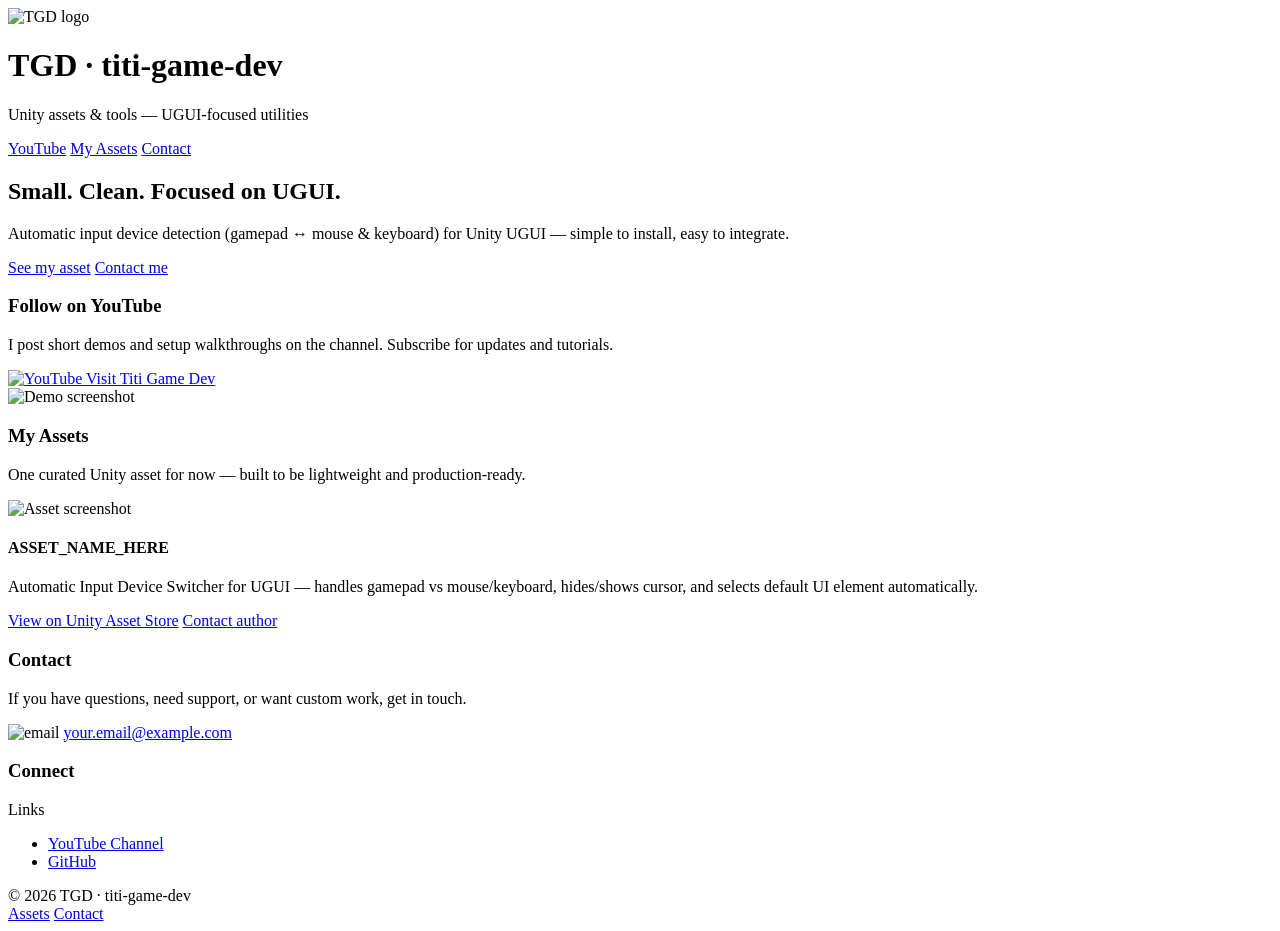
==== index.html @ c6a82222 "Create index.html" ====
<!doctype html>
<html lang="en">
<head>
  <meta charset="utf-8" />
  <meta name="viewport" content="width=device-width,initial-scale=1" />
  <title>TGD · Titi Game Dev — Assets & Demos</title>
  <link rel="stylesheet" href="assets/css/style.css">
  <meta name="description" content="TGD (Titi Game Dev) — Unity assets showcase, demos and contact.">
</head>
<body>

<header class="site-header">
  <div class="container header-inner">
    <div class="brand">
      <img src="assets/img/logo.png" alt="TGD logo" class="logo" />
      <div>
        <h1> TGD <span class="studio">· titi-game-dev</span></h1>
        <p class="tagline">Unity assets & tools — UGUI-focused utilities</p>
      </div>
    </div>

    <nav class="main-nav">
      <a href="#youtube">YouTube</a>
      <a href="#assets">My Assets</a>
      <a href="#contact">Contact</a>
    </nav>
  </div>
</header>

<main>
  <!-- Hero -->
  <section class="hero">
    <div class="container">
      <h2>Small. Clean. Focused on UGUI.</h2>
      <p class="lead">Automatic input device detection (gamepad ↔ mouse & keyboard) for Unity UGUI — simple to install, easy to integrate.</p>
      <div class="hero-cta">
        <a class="btn primary" href="#assets">See my asset</a>
        <a class="btn outline" href="#contact">Contact me</a>
      </div>
    </div>
  </section>

  <!-- YouTube -->
  <section id="youtube" class="section">
    <div class="container grid-two">
      <div>
        <h3>Follow on YouTube</h3>
        <p>I post short demos and setup walkthroughs on the channel. Subscribe for updates and tutorials.</p>
        <a class="btn youtube" href="https://youtube.com/@titi-game-dev?sub_confirmation=1" target="_blank" rel="noopener">
          <img src="assets/img/youtube-icon.png" alt="YouTube" class="icon"> Visit Titi Game Dev
        </a>
      </div>
      <div class="video-placeholder">
        <!-- Replace by an embedded video iframe if you want -->
        <img src="assets/img/asset-placeholder.png" alt="Demo screenshot" />
      </div>
    </div>
  </section>

  <!-- Assets -->
  <section id="assets" class="section alt">
    <div class="container">
      <h3>My Assets</h3>
      <p>One curated Unity asset for now — built to be lightweight and production-ready.</p>

      <div class="assets-grid">
        <!-- Asset card: duplicate for each asset -->
        <article class="asset-card">
          <img class="asset-screenshot" src="assets/img/asset-placeholder.png" alt="Asset screenshot">
          <div class="asset-body">
            <h4>ASSET_NAME_HERE</h4>
            <p class="asset-desc">Automatic Input Device Switcher for UGUI — handles gamepad vs mouse/keyboard, hides/shows cursor, and selects default UI element automatically.</p>
            <div class="asset-actions">
              <a class="btn" target="_blank" rel="noopener" href="ASSET_STORE_LINK_HERE">View on Unity Asset Store</a>
              <a class="btn outline" href="#contact">Contact author</a>
            </div>
          </div>
        </article>
      </div>
    </div>
  </section>

  <!-- Contact -->
  <section id="contact" class="section">
    <div class="container grid-two">
      <div>
        <h3>Contact</h3>
        <p>If you have questions, need support, or want custom work, get in touch.</p>
        <p class="contact-line">
          <img class="icon-sm" src="assets/img/email-icon.png" alt="email"> 
          <a href="mailto:your.email@example.com">your.email@example.com</a>
        </p>
      </div>
      <div>
        <h3>Connect</h3>
        <p>Links</p>
        <ul class="links">
          <li><a href="https://youtube.com/@titi-game-dev?sub_confirmation=1" target="_blank">YouTube Channel</a></li>
          <li><a href="https://github.com/" target="_blank">GitHub</a></li>
        </ul>
      </div>
    </div>
  </section>

</main>

<footer class="site-footer">
  <div class="container">
    <div class="footer-inner">
      <div>© <span id="year"></span> TGD · titi-game-dev</div>
      <div class="footer-links">
        <a href="#assets">Assets</a>
        <a href="#contact">Contact</a>
      </div>
    </div>
  </div>
</footer>

<script>
  document.getElementById('year').textContent = new Date().getFullYear();
</script>

</body>
</html>
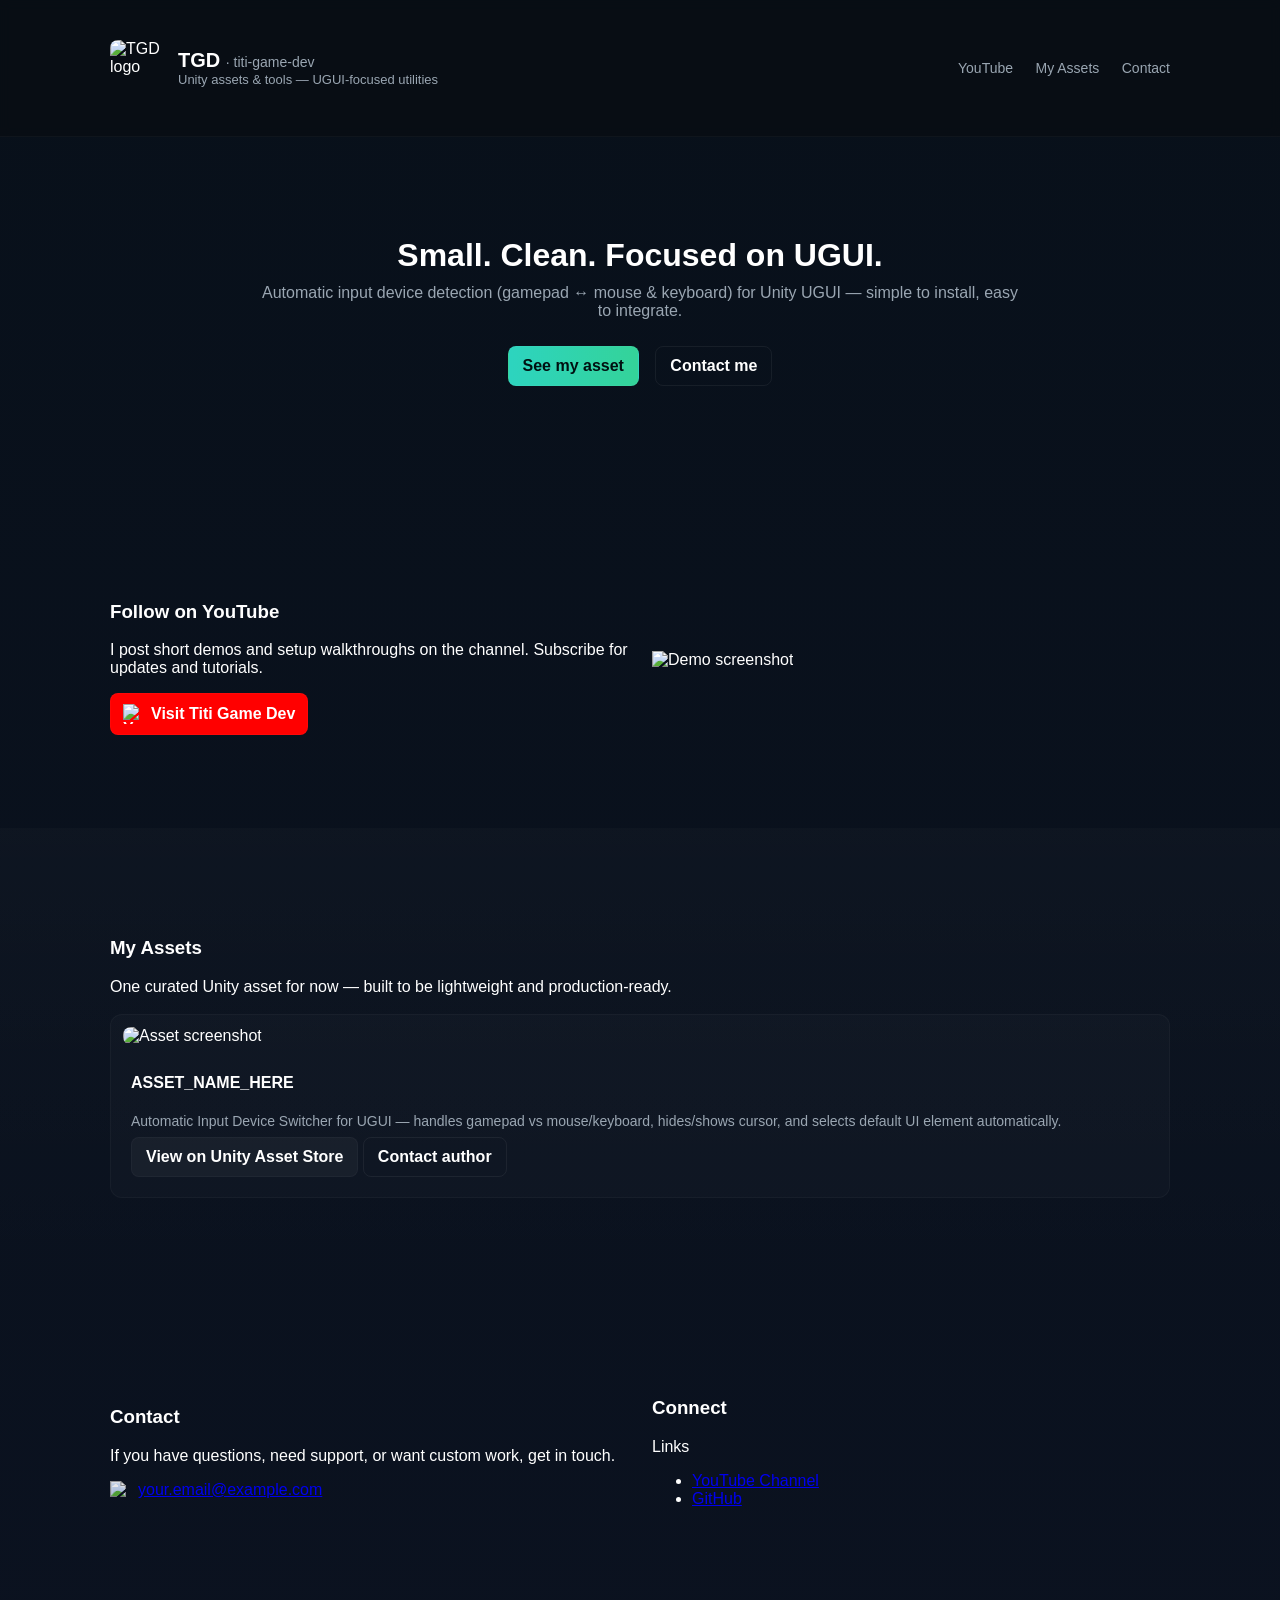
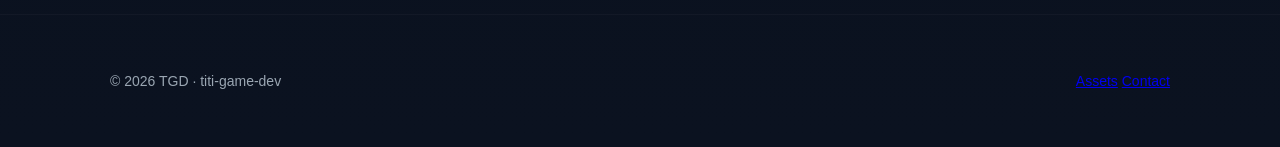
==== commit dccc7289: "Update index.html" ====
--- a/index.html
+++ b/index.html
@@ -12,7 +12,7 @@
 <header class="site-header">
   <div class="container header-inner">
     <div class="brand">
-      <img src="assets/img/logo.png" alt="TGD logo" class="logo" />
+      <img src="assets/img/logo-resize.png" alt="TGD logo" class="logo" />
       <div>
         <h1> TGD <span class="studio">· titi-game-dev</span></h1>
         <p class="tagline">Unity assets & tools — UGUI-focused utilities</p>
--- a/assets/css/style.css
+++ b/assets/css/style.css
@@ -0,0 +1,87 @@
+:root{
+  --bg:#0f1720;
+  --card:#0e1620;
+  --muted:#9aa6b2;
+  --accent:#2dd4bf;
+  --accent-2:#ef4444;
+  --white:#ffffff;
+  --max-width:1100px;
+  --radius:10px;
+  font-family: Inter, "Segoe UI", Roboto, Arial, sans-serif;
+}
+
+*{box-sizing:border-box}
+body{
+  margin:0;
+  color:var(--white);
+  background: linear-gradient(180deg,#08101a 0%, #0b1220 100%);
+  -webkit-font-smoothing:antialiased;
+  -moz-osx-font-smoothing:grayscale;
+}
+
+.container{
+  width: calc(100% - 40px);
+  max-width: var(--max-width);
+  margin: 0 auto;
+  padding: 40px 20px;
+}
+
+.header-inner{
+  display:flex;
+  align-items:center;
+  justify-content:space-between;
+  gap:20px;
+}
+
+.brand{display:flex;gap:12px;align-items:center}
+.logo{width:56px;height:56px;object-fit:cover;border-radius:8px}
+.brand h1{margin:0;font-size:20px}
+.brand .studio{font-weight:400;color:var(--muted);font-size:14px}
+.tagline{margin:0;color:var(--muted);font-size:13px}
+
+.main-nav a{color:var(--muted);margin-left:18px;text-decoration:none;font-size:14px}
+.main-nav a:hover{color:var(--accent)}
+
+.site-header{position:sticky;top:0;background:rgba(9,12,18,0.6);backdrop-filter: blur(6px);z-index:20;border-bottom:1px solid rgba(255,255,255,0.03)}
+
+.hero{padding:60px 0;text-align:center}
+.hero h2{font-size:32px;margin:0 0 10px}
+.lead{color:var(--muted);max-width:760px;margin:0 auto 20px;font-size:16px}
+.hero-cta .btn{margin:6px}
+
+.section{padding:50px 0}
+.section.alt{background: linear-gradient(180deg, rgba(255,255,255,0.02), rgba(255,255,255,0.00))}
+
+.grid-two{display:grid;grid-template-columns:1fr 1fr;gap:24px;align-items:center}
+
+/* Buttons */
+.btn{
+  display:inline-block;padding:10px 14px;border-radius:8px;background:rgba(255,255,255,0.04);color:var(--white);text-decoration:none;border:1px solid rgba(255,255,255,0.03);font-weight:600;
+}
+.btn.primary{background:linear-gradient(90deg,var(--accent),#34d399);color:#001011}
+.btn.outline{background:transparent;border:1px solid rgba(255,255,255,0.06)}
+.btn.youtube{display:inline-flex;align-items:center;gap:8px;background:#ff0000;border-radius:8px;padding:10px 12px;color:white}
+.icon{width:20px;height:20px;display:inline-block}
+
+/* Assets grid */
+.assets-grid{display:grid;grid-template-columns:repeat(auto-fit,minmax(260px,1fr));gap:18px;margin-top:18px}
+.asset-card{background:rgba(255,255,255,0.02);padding:12px;border-radius:12px;border:1px solid rgba(255,255,255,0.03)}
+.asset-screenshot{width:100%;height:160px;object-fit:cover;border-radius:8px}
+.asset-body{padding:8px}
+.asset-desc{color:var(--muted);font-size:14px;margin:8px 0}
+
+/* Contact */
+.contact-line{display:flex;align-items:center;gap:10px;color:var(--muted)}
+.icon-sm{width:18px;height:18px;opacity:0.9}
+
+/* Footer */
+.site-footer{border-top:1px solid rgba(255,255,255,0.03);padding:18px 0;background:transparent}
+.footer-inner{display:flex;justify-content:space-between;align-items:center;color:var(--muted);font-size:14px}
+
+/* Responsive */
+@media (max-width:800px){
+  .grid-two{grid-template-columns:1fr}
+  .header-inner{flex-direction:column;align-items:flex-start;gap:10px}
+  .main-nav{align-self:flex-end}
+  .hero h2{font-size:24px}
+}
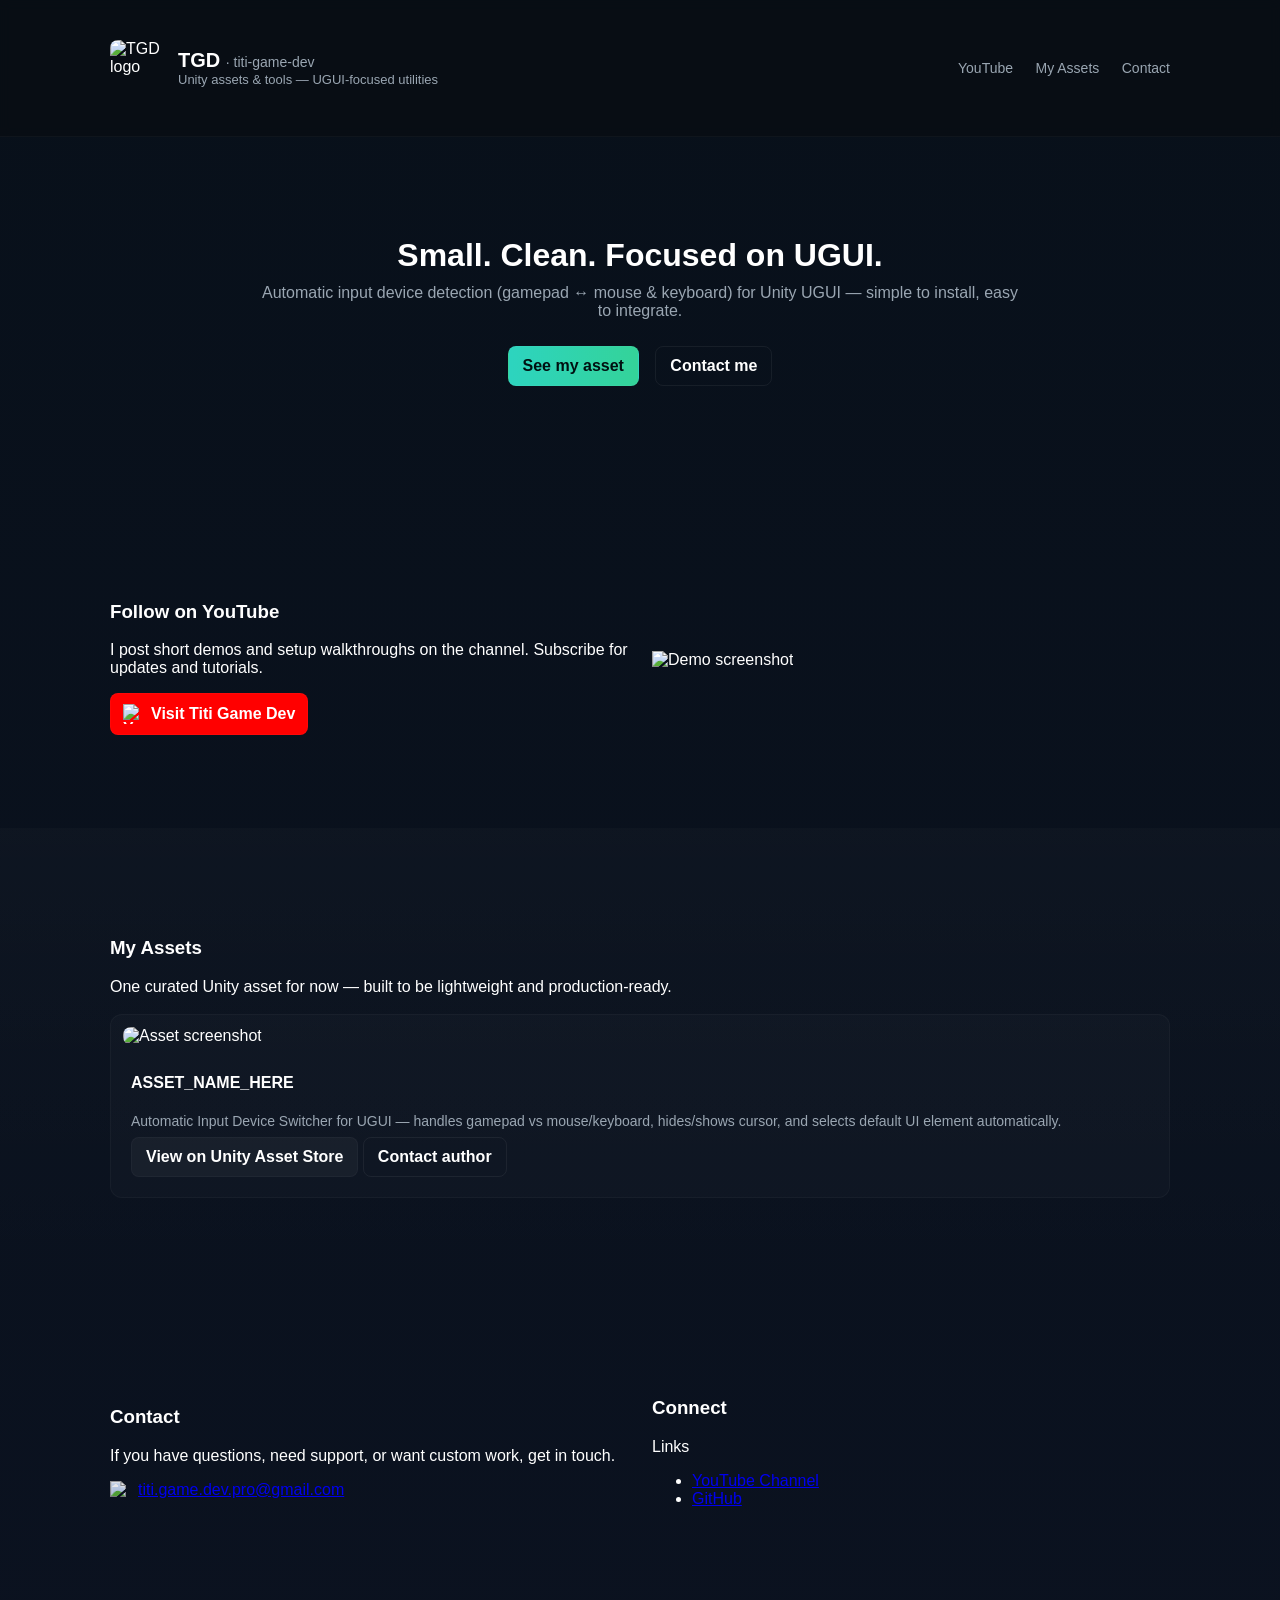
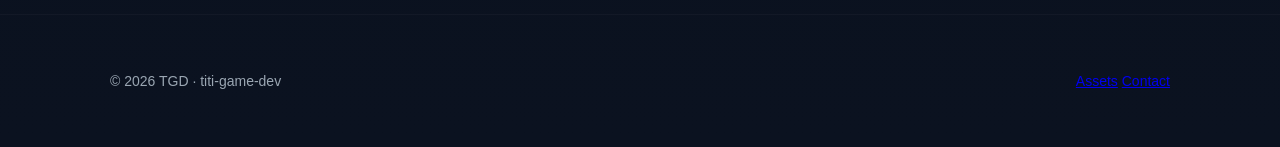
==== commit 1fa6be40: "Update index.html" ====
--- a/index.html
+++ b/index.html
@@ -88,7 +88,7 @@
         <p>If you have questions, need support, or want custom work, get in touch.</p>
         <p class="contact-line">
           <img class="icon-sm" src="assets/img/email-icon.png" alt="email"> 
-          <a href="mailto:your.email@example.com">your.email@example.com</a>
+          <a href="mailto:titi.game.dev.pro@gmail.com">titi.game.dev.pro@gmail.com</a>
         </p>
       </div>
       <div>
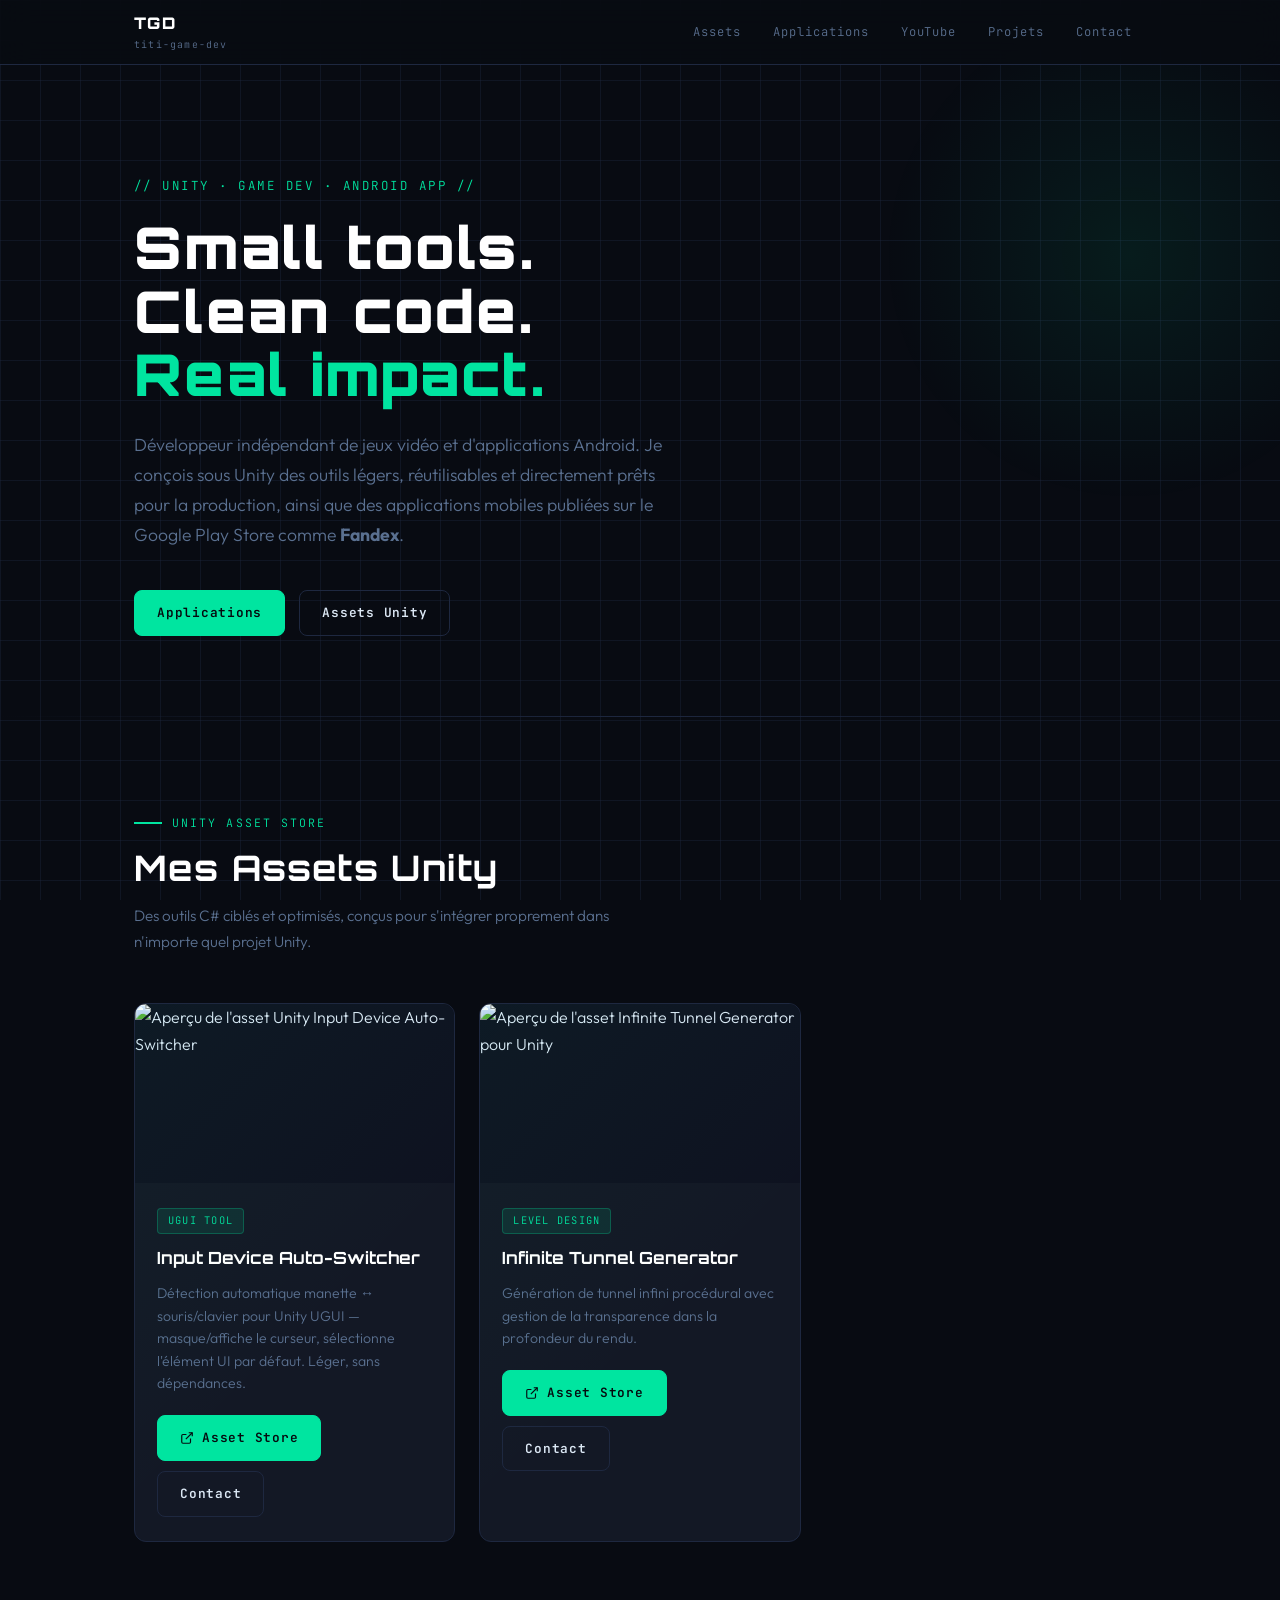
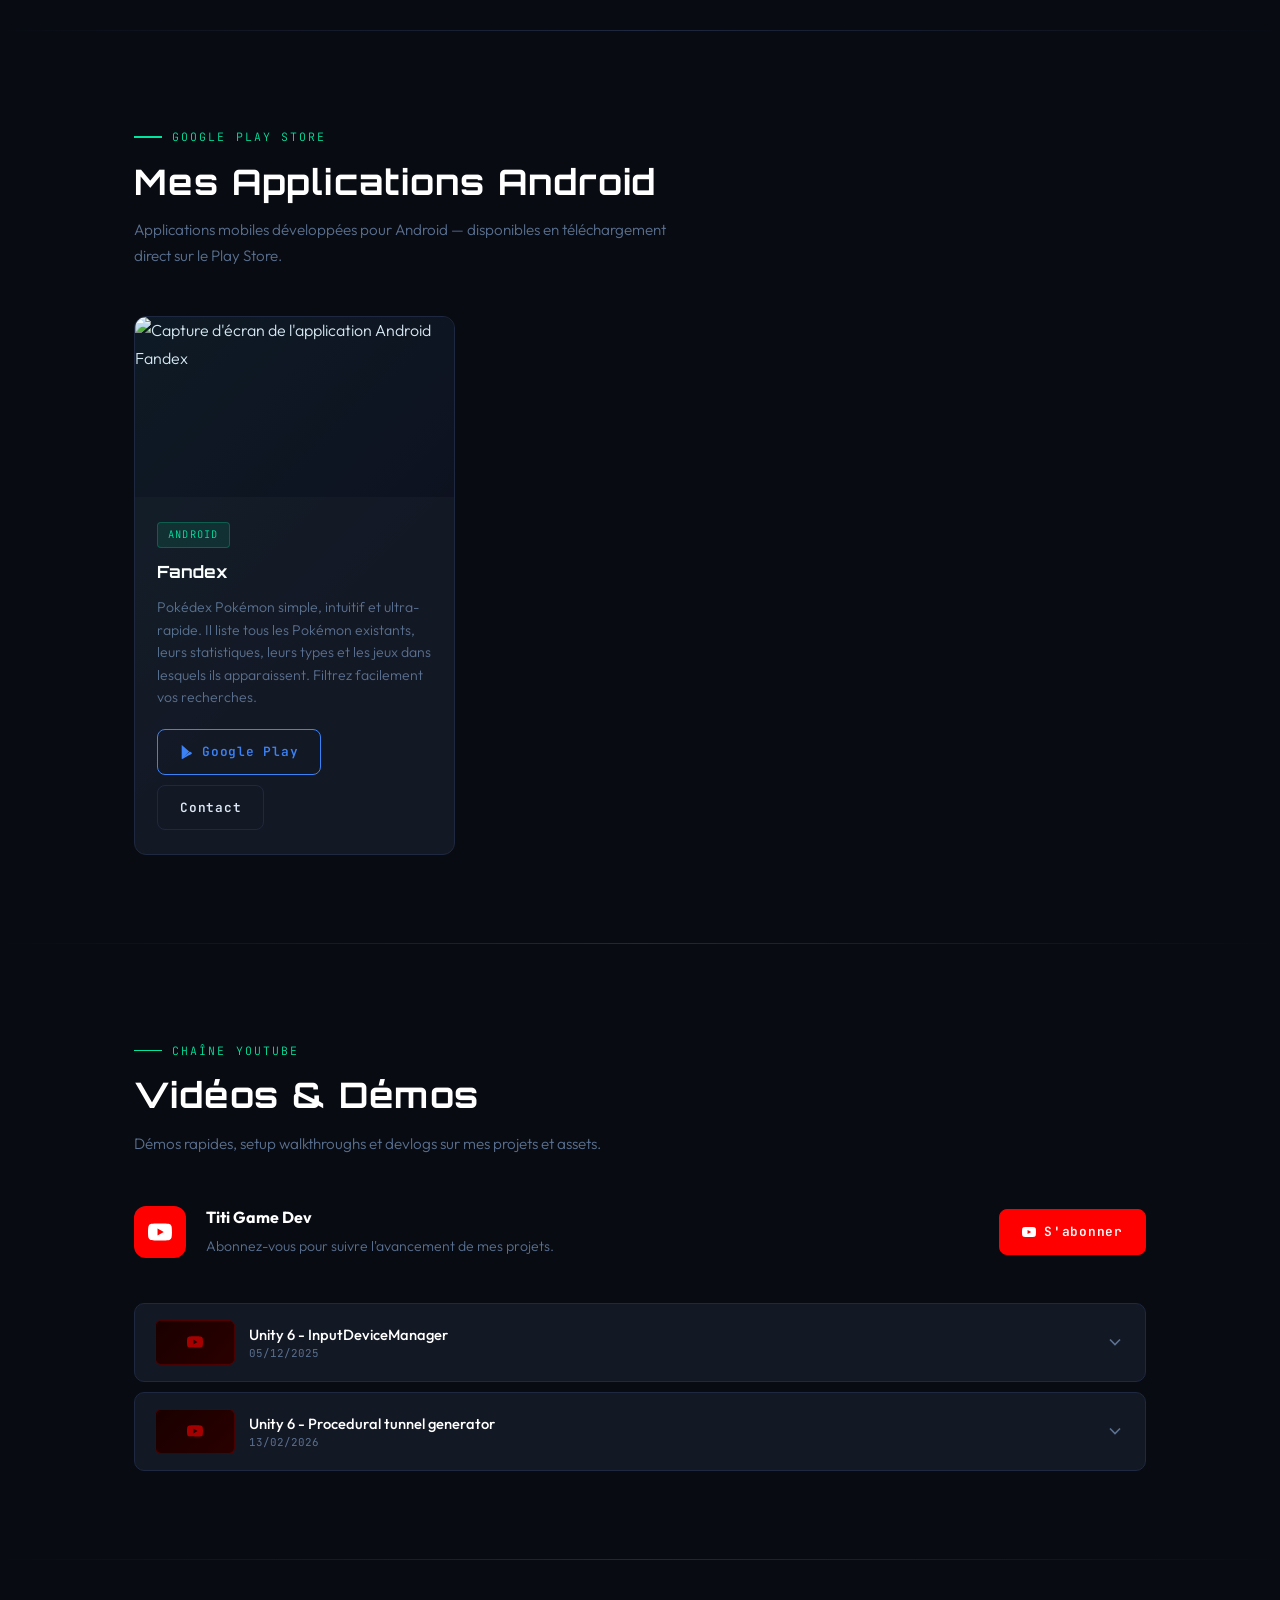
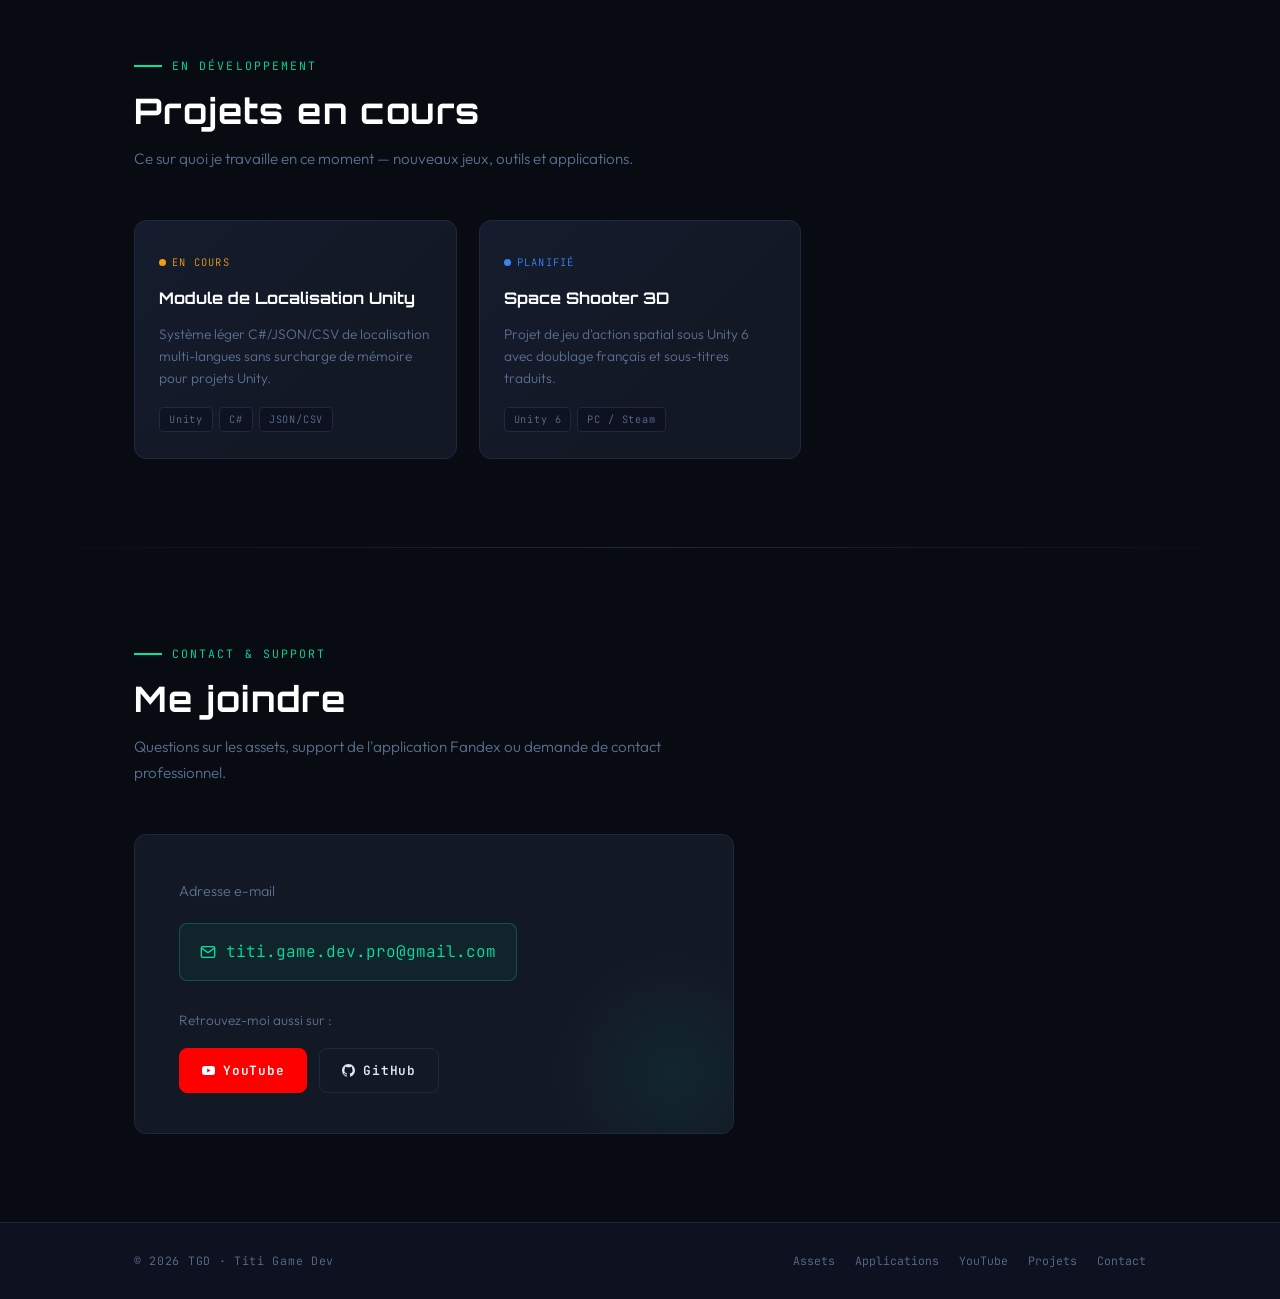
==== commit 97757449: "Add files via upload" ====
--- a/index.html
+++ b/index.html
@@ -1,124 +1,945 @@
-<!doctype html>
-<html lang="en">
-<head>
-  <meta charset="utf-8" />
-  <meta name="viewport" content="width=device-width,initial-scale=1" />
-  <title>TGD · Titi Game Dev — Assets & Demos</title>
-  <link rel="stylesheet" href="assets/css/style.css">
-  <meta name="description" content="TGD (Titi Game Dev) — Unity assets showcase, demos and contact.">
-</head>
-<body>
-
-<header class="site-header">
-  <div class="container header-inner">
-    <div class="brand">
-      <img src="assets/img/logo-resize.png" alt="TGD logo" class="logo" />
-      <div>
-        <h1> TGD <span class="studio">· titi-game-dev</span></h1>
-        <p class="tagline">Unity assets & tools — UGUI-focused utilities</p>
-      </div>
-    </div>
-
-    <nav class="main-nav">
-      <a href="#youtube">YouTube</a>
-      <a href="#assets">My Assets</a>
-      <a href="#contact">Contact</a>
-    </nav>
-  </div>
-</header>
-
-<main>
-  <!-- Hero -->
-  <section class="hero">
-    <div class="container">
-      <h2>Small. Clean. Focused on UGUI.</h2>
-      <p class="lead">Automatic input device detection (gamepad ↔ mouse & keyboard) for Unity UGUI — simple to install, easy to integrate.</p>
-      <div class="hero-cta">
-        <a class="btn primary" href="#assets">See my asset</a>
-        <a class="btn outline" href="#contact">Contact me</a>
-      </div>
-    </div>
-  </section>
-
-  <!-- YouTube -->
-  <section id="youtube" class="section">
-    <div class="container grid-two">
-      <div>
-        <h3>Follow on YouTube</h3>
-        <p>I post short demos and setup walkthroughs on the channel. Subscribe for updates and tutorials.</p>
-        <a class="btn youtube" href="https://youtube.com/@titi-game-dev?sub_confirmation=1" target="_blank" rel="noopener">
-          <img src="assets/img/youtube-icon.png" alt="YouTube" class="icon"> Visit Titi Game Dev
-        </a>
-      </div>
-      <div class="video-placeholder">
-        <!-- Replace by an embedded video iframe if you want -->
-        <img src="assets/img/asset-placeholder.png" alt="Demo screenshot" />
-      </div>
-    </div>
-  </section>
-
-  <!-- Assets -->
-  <section id="assets" class="section alt">
-    <div class="container">
-      <h3>My Assets</h3>
-      <p>One curated Unity asset for now — built to be lightweight and production-ready.</p>
-
-      <div class="assets-grid">
-        <!-- Asset card: duplicate for each asset -->
-        <article class="asset-card">
-          <img class="asset-screenshot" src="assets/img/asset-placeholder.png" alt="Asset screenshot">
-          <div class="asset-body">
-            <h4>ASSET_NAME_HERE</h4>
-            <p class="asset-desc">Automatic Input Device Switcher for UGUI — handles gamepad vs mouse/keyboard, hides/shows cursor, and selects default UI element automatically.</p>
-            <div class="asset-actions">
-              <a class="btn" target="_blank" rel="noopener" href="ASSET_STORE_LINK_HERE">View on Unity Asset Store</a>
-              <a class="btn outline" href="#contact">Contact author</a>
-            </div>
-          </div>
-        </article>
-      </div>
-    </div>
-  </section>
-
-  <!-- Contact -->
-  <section id="contact" class="section">
-    <div class="container grid-two">
-      <div>
-        <h3>Contact</h3>
-        <p>If you have questions, need support, or want custom work, get in touch.</p>
-        <p class="contact-line">
-          <img class="icon-sm" src="assets/img/email-icon.png" alt="email"> 
-          <a href="mailto:titi.game.dev.pro@gmail.com">titi.game.dev.pro@gmail.com</a>
-        </p>
-      </div>
-      <div>
-        <h3>Connect</h3>
-        <p>Links</p>
-        <ul class="links">
-          <li><a href="https://youtube.com/@titi-game-dev?sub_confirmation=1" target="_blank">YouTube Channel</a></li>
-          <li><a href="https://github.com/" target="_blank">GitHub</a></li>
-        </ul>
-      </div>
-    </div>
-  </section>
-
-</main>
-
-<footer class="site-footer">
-  <div class="container">
-    <div class="footer-inner">
-      <div>© <span id="year"></span> TGD · titi-game-dev</div>
-      <div class="footer-links">
-        <a href="#assets">Assets</a>
-        <a href="#contact">Contact</a>
-      </div>
-    </div>
-  </div>
-</footer>
-
-<script>
-  document.getElementById('year').textContent = new Date().getFullYear();
-</script>
-
-</body>
-</html>
+<!doctype html>
+<html lang="fr">
+<head>
+  <meta charset="utf-8" />
+  <meta name="viewport" content="width=device-width,initial-scale=1" />
+  
+  <!-- ─── SEO DE BASE ────────────────────────────────────────────── -->
+  <title>Titi Game Dev (TGD) · Assets Unity & Application Fandex Android</title>
+  <meta name="description" content="Titi Game Dev (TGD) — Développeur indépendant. Assets Unity optimisés (Input Device Manager, Infinite Tunnel Generator) et l'application Pokédex Fandex sur Android.">
+  <meta name="keywords" content="Titi Game Dev, TGD, Unity, Unity Asset Store, Fandex, Pokedex, Application Android, Game Dev, C#, Input Device Auto-Switcher, Infinite Tunnel Generator">
+  <meta name="author" content="Titi Game Dev">
+  <link rel="canonical" href="https://titigamedev.github.io/">
+  <meta name="theme-color" content="#080b12">
+
+  <!-- ─── OPEN GRAPH (Facebook, Discord, LinkedIn, WhatsApp) ─────── -->
+  <meta property="og:type" content="website">
+  <meta property="og:url" content="https://titigamedev.github.io/">
+  <meta property="og:title" content="Titi Game Dev (TGD) · Assets Unity & Applications Android">
+  <meta property="og:description" content="Découvrez mes outils Unity légers (Input Manager, Tunnel Generator) et mon application Android Fandex.">
+  <meta property="og:image" content="https://titigamedev.github.io/assets/img/Screenshot_2026-03-17-21-41-46-805_com.titigamedev.FanDex.jpg">
+  <meta property="og:locale" content="fr_FR">
+  <meta property="og:site_name" content="Titi Game Dev">
+
+  <!-- ─── TWITTER CARDS ──────────────────────────────────────────── -->
+  <meta name="twitter:card" content="summary_large_image">
+  <meta name="twitter:title" content="Titi Game Dev · Assets Unity & Application Fandex">
+  <meta name="twitter:description" content="Découvrez mes outils Unity légers et mon application Android Fandex sur le Google Play Store.">
+  <meta name="twitter:image" content="https://titigamedev.github.io/assets/img/Screenshot_2026-03-17-21-41-46-805_com.titigamedev.FanDex.jpg">
+
+  <!-- ─── DONNÉES STRUCTURÉES (Schema.org / JSON-LD) ─────────────── -->
+  <script type="application/ld+json">
+  {
+    "@context": "https://schema.org",
+    "@type": "Person",
+    "name": "Titi Game Dev",
+    "alternateName": "TGD",
+    "url": "https://titigamedev.github.io/",
+    "sameAs": [
+      "https://youtube.com/@titi-game-dev",
+      "https://github.com/titigamedev"
+    ],
+    "jobTitle": "Game Developer & Android Application Developer",
+    "knowsAbout": ["Unity Engine", "Android", "C#", "Software Development", "Fandex"]
+  }
+  </script>
+
+  <!-- ─── POLICES ET STYLES ──────────────────────────────────────── -->
+  <link rel="preconnect" href="https://fonts.googleapis.com">
+  <link href="https://fonts.googleapis.com/css2?family=Orbitron:wght@700;900&family=JetBrains+Mono:wght@400;600&family=Outfit:wght@300;400;500&display=swap" rel="stylesheet">
+
+  <style>
+    /* ─── VARIABLES ─────────────────────────────────────────────── */
+    :root {
+      --bg:        #080b12;
+      --surface:   #0e1220;
+      --card:      #131825;
+      --border:    #1e2840;
+      --accent:    #00e5a0;
+      --accent2:   #3b82f6;
+      --accent3:   #f59e0b;
+      --text:      #dce8f5;
+      --muted:     #5a7090;
+      --glow:      0 0 18px rgba(0,229,160,.28);
+      --glow2:     0 0 18px rgba(59,130,246,.28);
+      --radius:    12px;
+      --font-hd:   'Orbitron', monospace;
+      --font-mono: 'JetBrains Mono', monospace;
+      --font-body: 'Outfit', sans-serif;
+    }
+
+    /* ─── RESET / BASE ──────────────────────────────────────────── */
+    *, *::before, *::after { box-sizing: border-box; margin: 0; padding: 0; }
+    html { scroll-behavior: smooth; }
+
+    body {
+      background: var(--bg);
+      color: var(--text);
+      font-family: var(--font-body);
+      font-weight: 300;
+      line-height: 1.7;
+      min-height: 100vh;
+      overflow-x: hidden;
+    }
+
+    /* Background grid texture */
+    body::before {
+      content: '';
+      position: fixed; inset: 0;
+      background-image:
+        linear-gradient(rgba(30,40,64,.4) 1px, transparent 1px),
+        linear-gradient(90deg, rgba(30,40,64,.4) 1px, transparent 1px);
+      background-size: 40px 40px;
+      pointer-events: none;
+      z-index: 0;
+    }
+
+    /* ─── LAYOUT ────────────────────────────────────────────────── */
+    .container {
+      position: relative; z-index: 1;
+      max-width: 1060px;
+      margin: 0 auto;
+      padding: 0 24px;
+    }
+
+    section { padding: 88px 0; }
+
+    /* ─── SECTION LABEL ─────────────────────────────────────────── */
+    .section-tag {
+      display: inline-flex;
+      align-items: center;
+      gap: 10px;
+      font-family: var(--font-mono);
+      font-size: .72rem;
+      letter-spacing: .18em;
+      text-transform: uppercase;
+      color: var(--accent);
+      margin-bottom: 14px;
+    }
+    .section-tag::before {
+      content: '';
+      display: block;
+      width: 28px; height: 1.5px;
+      background: var(--accent);
+    }
+
+    .section-title {
+      font-family: var(--font-hd);
+      font-size: clamp(1.5rem, 4vw, 2.2rem);
+      font-weight: 700;
+      letter-spacing: .04em;
+      line-height: 1.2;
+      margin-bottom: 14px;
+      color: #fff;
+    }
+    .section-sub {
+      color: var(--muted);
+      font-size: .95rem;
+      max-width: 540px;
+      margin-bottom: 48px;
+    }
+
+    /* ─── HEADER ────────────────────────────────────────────────── */
+    .site-header {
+      position: sticky; top: 0; z-index: 100;
+      background: rgba(8,11,18,.82);
+      backdrop-filter: blur(16px);
+      border-bottom: 1px solid var(--border);
+    }
+    .header-inner {
+      display: flex;
+      align-items: center;
+      justify-content: space-between;
+      height: 64px;
+      gap: 24px;
+    }
+    .brand {
+      display: flex; align-items: center; gap: 12px;
+      text-decoration: none;
+    }
+    .logo {
+      width: 36px; height: 36px;
+      object-fit: contain;
+      background: var(--accent);
+      border-radius: 6px;
+      padding: 4px;
+    }
+    .brand-name {
+      font-family: var(--font-hd);
+      font-size: 1rem;
+      font-weight: 900;
+      color: #fff;
+      letter-spacing: .08em;
+    }
+    .brand-sub {
+      font-family: var(--font-mono);
+      font-size: .62rem;
+      color: var(--muted);
+      letter-spacing: .12em;
+    }
+    .main-nav {
+      display: flex; gap: 4px;
+    }
+    .main-nav a {
+      font-family: var(--font-mono);
+      font-size: .76rem;
+      letter-spacing: .08em;
+      color: var(--muted);
+      text-decoration: none;
+      padding: 6px 14px;
+      border-radius: 6px;
+      transition: color .2s, background .2s;
+    }
+    .main-nav a:hover {
+      color: var(--accent);
+      background: rgba(0,229,160,.08);
+    }
+
+    /* ─── HERO ──────────────────────────────────────────────────── */
+    .hero {
+      padding: 110px 0 80px;
+      position: relative;
+    }
+    .hero::after {
+      content: '';
+      position: absolute;
+      top: -60px; right: -100px;
+      width: 500px; height: 500px;
+      background: radial-gradient(circle, rgba(0,229,160,.08) 0%, transparent 70%);
+      pointer-events: none;
+    }
+    .hero-eyebrow {
+      font-family: var(--font-mono);
+      font-size: .78rem;
+      letter-spacing: .2em;
+      text-transform: uppercase;
+      color: var(--accent);
+      margin-bottom: 20px;
+    }
+    .hero h1 {
+      font-family: var(--font-hd);
+      font-size: clamp(2rem, 6vw, 3.6rem);
+      font-weight: 900;
+      letter-spacing: .04em;
+      line-height: 1.1;
+      color: #fff;
+      margin-bottom: 24px;
+    }
+    .hero h1 em {
+      font-style: normal;
+      color: var(--accent);
+    }
+    .hero-lead {
+      font-size: 1.1rem;
+      color: var(--muted);
+      max-width: 540px;
+      margin-bottom: 40px;
+    }
+    .hero-cta { display: flex; gap: 14px; flex-wrap: wrap; }
+
+    /* ─── BUTTONS ───────────────────────────────────────────────── */
+    .btn {
+      display: inline-flex; align-items: center; gap: 8px;
+      font-family: var(--font-mono);
+      font-size: .8rem;
+      letter-spacing: .06em;
+      padding: 11px 22px;
+      border-radius: 8px;
+      text-decoration: none;
+      cursor: pointer;
+      border: 1.5px solid transparent;
+      transition: all .22s;
+      font-weight: 600;
+    }
+    .btn-primary {
+      background: var(--accent);
+      color: #050a0e;
+      border-color: var(--accent);
+    }
+    .btn-primary:hover {
+      background: transparent;
+      color: var(--accent);
+      box-shadow: var(--glow);
+    }
+    .btn-outline {
+      background: transparent;
+      color: var(--text);
+      border-color: var(--border);
+    }
+    .btn-outline:hover {
+      border-color: var(--accent);
+      color: var(--accent);
+    }
+    .btn-blue, .btn-android {
+      background: transparent;
+      color: var(--accent2);
+      border-color: var(--accent2);
+    }
+    .btn-blue:hover, .btn-android:hover {
+      background: rgba(59,130,246,.12);
+      box-shadow: var(--glow2);
+    }
+    .btn-yt {
+      background: #ff0000;
+      color: #fff;
+      border-color: #ff0000;
+    }
+    .btn-yt:hover { opacity: .85; }
+
+    /* ─── DIVIDER ───────────────────────────────────────────────── */
+    .section-divider {
+      border: none;
+      height: 1px;
+      background: linear-gradient(90deg, transparent, var(--border), transparent);
+      margin: 0;
+    }
+
+    /* ─── ASSET CARDS ───────────────────────────────────────────── */
+    .assets-grid {
+      display: grid;
+      grid-template-columns: repeat(auto-fill, minmax(300px, 1fr));
+      gap: 24px;
+    }
+    .asset-card {
+      background: var(--card);
+      border: 1px solid var(--border);
+      border-radius: var(--radius);
+      overflow: hidden;
+      transition: border-color .22s, transform .22s, box-shadow .22s;
+      position: relative;
+    }
+    .asset-card::before {
+      content: '';
+      position: absolute;
+      inset: 0; border-radius: var(--radius);
+      background: linear-gradient(135deg, rgba(0,229,160,.04), transparent 60%);
+      pointer-events: none;
+    }
+    .asset-card:hover {
+      border-color: var(--accent);
+      transform: translateY(-4px);
+      box-shadow: 0 12px 40px rgba(0,0,0,.4), var(--glow);
+    }
+    .asset-img {
+      width: 100%; aspect-ratio: 16/9;
+      object-fit: cover;
+      background: var(--surface);
+      display: flex; align-items: center; justify-content: center;
+    }
+    .asset-body { padding: 22px 22px 24px; }
+    .asset-tag {
+      display: inline-block;
+      font-family: var(--font-mono);
+      font-size: .65rem;
+      letter-spacing: .12em;
+      text-transform: uppercase;
+      color: var(--accent);
+      background: rgba(0,229,160,.1);
+      border: 1px solid rgba(0,229,160,.25);
+      padding: 3px 10px;
+      border-radius: 4px;
+      margin-bottom: 10px;
+    }
+    .asset-title {
+      font-family: var(--font-hd);
+      font-size: 1.05rem;
+      font-weight: 700;
+      color: #fff;
+      margin-bottom: 10px;
+    }
+    .asset-desc {
+      font-size: .88rem;
+      color: var(--muted);
+      margin-bottom: 20px;
+      line-height: 1.6;
+    }
+    .asset-actions { display: flex; align-items: center; gap: 10px; flex-wrap: wrap; }
+
+    /* ─── YOUTUBE ───────────────────────────────────────────────── */
+    .yt-hero {
+      display: flex; align-items: center; gap: 20px;
+      margin-bottom: 44px;
+    }
+    .yt-icon {
+      width: 52px; height: 52px;
+      background: #ff0000;
+      border-radius: 12px;
+      display: flex; align-items: center; justify-content: center;
+      flex-shrink: 0;
+    }
+    .yt-icon svg { width: 24px; fill: #fff; }
+
+    .video-list { display: flex; flex-direction: column; gap: 10px; }
+
+    .video-item {
+      background: var(--card);
+      border: 1px solid var(--border);
+      border-radius: 10px;
+      overflow: hidden;
+      transition: border-color .2s;
+    }
+    .video-item:hover { border-color: rgba(255,0,0,.4); }
+
+    .video-toggle {
+      width: 100%;
+      background: none;
+      border: none;
+      cursor: pointer;
+      padding: 16px 20px;
+      display: flex;
+      align-items: center;
+      gap: 14px;
+      text-align: left;
+      color: var(--text);
+    }
+    .video-toggle:focus-visible { outline: 2px solid var(--accent); outline-offset: -2px; }
+    .video-thumb-placeholder {
+      width: 80px; height: 45px;
+      background: linear-gradient(135deg, #1a0000, #2a0000);
+      border-radius: 6px;
+      border: 1px solid rgba(255,0,0,.2);
+      display: flex; align-items: center; justify-content: center;
+      flex-shrink: 0;
+    }
+    .video-thumb-placeholder svg { width: 16px; fill: rgba(255,0,0,.6); }
+    .video-meta { flex: 1; min-width: 0; }
+    .video-title {
+      font-family: var(--font-body);
+      font-weight: 500;
+      font-size: .92rem;
+      color: #fff;
+      white-space: nowrap; overflow: hidden; text-overflow: ellipsis;
+      margin-bottom: 2px;
+    }
+    .video-date {
+      font-family: var(--font-mono);
+      font-size: .68rem;
+      color: var(--muted);
+    }
+    .video-chevron {
+      flex-shrink: 0;
+      width: 20px; height: 20px;
+      color: var(--muted);
+      transition: transform .25s, color .2s;
+    }
+    .video-item.open .video-chevron { transform: rotate(180deg); color: var(--accent); }
+
+    .video-body {
+      display: none;
+      padding: 0 20px 18px;
+      border-top: 1px solid var(--border);
+    }
+    .video-item.open .video-body { display: block; }
+    .video-description {
+      font-size: .86rem;
+      color: var(--muted);
+      margin: 14px 0 16px;
+    }
+    .video-iframe-wrap {
+      position: relative; padding-bottom: 56.25%;
+      border-radius: 8px; overflow: hidden;
+      margin-bottom: 14px;
+    }
+    .video-iframe-wrap iframe {
+      position: absolute; inset: 0;
+      width: 100%; height: 100%;
+      border: none;
+    }
+
+    /* ─── PROJECTS ──────────────────────────────────────────────── */
+    .projects-grid {
+      display: grid;
+      grid-template-columns: repeat(auto-fill, minmax(280px, 1fr));
+      gap: 22px;
+    }
+    .project-card {
+      background: var(--card);
+      border: 1px solid var(--border);
+      border-radius: var(--radius);
+      padding: 26px 24px;
+      position: relative;
+      transition: border-color .2s, transform .2s, box-shadow .2s;
+    }
+    .project-card::before {
+      content: '';
+      position: absolute;
+      inset: 0; border-radius: var(--radius);
+      background: linear-gradient(135deg, rgba(59,130,246,.04), transparent 60%);
+      pointer-events: none;
+    }
+    .project-card:hover {
+      border-color: var(--accent2);
+      transform: translateY(-4px);
+      box-shadow: 0 12px 40px rgba(0,0,0,.4), var(--glow2);
+    }
+    .project-status {
+      display: inline-flex; align-items: center; gap: 6px;
+      font-family: var(--font-mono);
+      font-size: .65rem;
+      letter-spacing: .12em;
+      text-transform: uppercase;
+      margin-bottom: 14px;
+    }
+    .status-dot {
+      width: 7px; height: 7px;
+      border-radius: 50%;
+      background: var(--accent3);
+      animation: pulse 2s ease-in-out infinite;
+    }
+    @keyframes pulse {
+      0%, 100% { opacity: 1; }
+      50%       { opacity: .4; }
+    }
+    .project-status.wip  { color: var(--accent3); }
+    .project-status.plan { color: var(--accent2); }
+    .project-status.plan .status-dot { background: var(--accent2); animation: none; }
+    .project-title {
+      font-family: var(--font-hd);
+      font-size: 1rem;
+      font-weight: 700;
+      color: #fff;
+      margin-bottom: 10px;
+    }
+    .project-desc {
+      font-size: .86rem;
+      color: var(--muted);
+      line-height: 1.6;
+    }
+    .project-tags {
+      display: flex; flex-wrap: wrap; gap: 6px;
+      margin-top: 18px;
+    }
+    .tag {
+      font-family: var(--font-mono);
+      font-size: .64rem;
+      letter-spacing: .08em;
+      color: var(--muted);
+      background: var(--surface);
+      border: 1px solid var(--border);
+      padding: 3px 9px;
+      border-radius: 4px;
+    }
+
+    /* ─── CONTACT ───────────────────────────────────────────────── */
+    .contact-card {
+      background: var(--card);
+      border: 1px solid var(--border);
+      border-radius: var(--radius);
+      padding: 44px 44px 40px;
+      max-width: 600px;
+      position: relative;
+      overflow: hidden;
+    }
+    .contact-card::before {
+      content: '';
+      position: absolute;
+      bottom: -60px; right: -60px;
+      width: 240px; height: 240px;
+      background: radial-gradient(circle, rgba(0,229,160,.07), transparent 70%);
+      pointer-events: none;
+    }
+    .contact-email {
+      display: inline-flex;
+      align-items: center;
+      gap: 10px;
+      font-family: var(--font-mono);
+      font-size: 1rem;
+      color: var(--accent);
+      text-decoration: none;
+      margin: 20px 0 28px;
+      padding: 14px 20px;
+      border: 1px solid rgba(0,229,160,.25);
+      border-radius: 8px;
+      background: rgba(0,229,160,.06);
+      transition: background .2s, border-color .2s;
+    }
+    .contact-email:hover {
+      background: rgba(0,229,160,.12);
+      border-color: var(--accent);
+    }
+    .contact-links { display: flex; gap: 12px; flex-wrap: wrap; }
+
+    /* ─── FOOTER ────────────────────────────────────────────────── */
+    .site-footer {
+      background: var(--surface);
+      border-top: 1px solid var(--border);
+      padding: 28px 0;
+    }
+    .footer-inner {
+      display: flex;
+      align-items: center;
+      justify-content: space-between;
+      gap: 16px;
+      flex-wrap: wrap;
+    }
+    .footer-copy {
+      font-family: var(--font-mono);
+      font-size: .72rem;
+      color: var(--muted);
+      letter-spacing: .06em;
+    }
+    .footer-links {
+      display: flex; gap: 20px;
+    }
+    .footer-links a {
+      font-family: var(--font-mono);
+      font-size: .72rem;
+      color: var(--muted);
+      text-decoration: none;
+      transition: color .2s;
+    }
+    .footer-links a:hover { color: var(--accent); }
+
+    /* ─── ENTRANCE ANIMATIONS ───────────────────────────────────── */
+    .reveal {
+      opacity: 0;
+      transform: translateY(24px);
+      transition: opacity .55s ease, transform .55s ease;
+    }
+    .reveal.visible {
+      opacity: 1;
+      transform: none;
+    }
+
+    /* ─── RESPONSIVE ────────────────────────────────────────────── */
+    @media (max-width: 620px) {
+      .main-nav a { padding: 6px 9px; font-size: .7rem; }
+      section { padding: 60px 0; }
+      .contact-card { padding: 28px 22px; }
+    }
+  </style>
+</head>
+<body>
+
+<!-- ═══ HEADER ══════════════════════════════════════════════════ -->
+<header class="site-header">
+  <div class="container header-inner">
+    <a class="brand" href="#">
+      <img src="assets/img/logo-resize.png" alt="Logo Titi Game Dev TGD" class="logo" onerror="this.style.display='none'">
+      <div>
+        <div class="brand-name">TGD</div>
+        <div class="brand-sub">titi-game-dev</div>
+      </div>
+    </a>
+    <nav class="main-nav">
+      <a href="#assets">Assets</a>
+      <a href="#android">Applications</a>
+      <a href="#youtube">YouTube</a>
+      <a href="#projects">Projets</a>
+      <a href="#contact">Contact</a>
+    </nav>
+  </div>
+</header>
+
+<main>
+
+  <!-- ═══ HERO ════════════════════════════════════════════════════ -->
+  <section class="hero">
+    <div class="container">
+      <p class="hero-eyebrow">// Unity · Game Dev · Android App //</p>
+      <h1>Small tools.<br>Clean code.<br><em>Real impact.</em></h1>
+      <p class="hero-lead">
+        Développeur indépendant de jeux vidéo et d'applications Android.
+        Je conçois sous Unity des outils légers, réutilisables et directement prêts pour la production, ainsi que des applications mobiles publiées sur le Google Play Store comme <strong>Fandex</strong>.
+      </p>
+      <div class="hero-cta">
+        <a class="btn btn-primary" href="#android">Applications</a>
+        <a class="btn btn-outline" href="#assets">Assets Unity</a>
+      </div>
+    </div>
+  </section>
+
+  <hr class="section-divider">
+
+  <!-- ═══ ASSETS ══════════════════════════════════════════════════ -->
+  <section id="assets">
+    <div class="container">
+      <p class="section-tag">Unity Asset Store</p>
+      <h2 class="section-title">Mes Assets Unity</h2>
+      <p class="section-sub">
+        Des outils C# ciblés et optimisés, conçus pour s'intégrer proprement dans n'importe quel projet Unity.
+      </p>
+
+      <div class="assets-grid">
+
+        <!-- ── Card 1 : Input Device Auto-Switcher ── -->
+        <article class="asset-card reveal">
+          <img class="asset-img" src="assets/img/card_redim.png" alt="Aperçu de l'asset Unity Input Device Auto-Switcher">
+          <div class="asset-body">
+            <span class="asset-tag">UGUI Tool</span>
+            <h3 class="asset-title">Input Device Auto-Switcher</h3>
+            <p class="asset-desc">
+              Détection automatique manette ↔ souris/clavier pour Unity UGUI —
+              masque/affiche le curseur, sélectionne l'élément UI par défaut.
+              Léger, sans dépendances.
+            </p>
+            <div class="asset-actions">
+              <a class="btn btn-primary" href="https://assetstore.unity.com/packages/tools/input-management/input-device-ugui-manager-348708" target="_blank" rel="noopener">
+                <svg width="14" viewBox="0 0 24 24" fill="none" stroke="currentColor" stroke-width="2"><path d="M18 13v6a2 2 0 0 1-2 2H5a2 2 0 0 1-2-2V8a2 2 0 0 1 2-2h6"/><polyline points="15 3 21 3 21 9"/><line x1="10" y1="14" x2="21" y2="3"/></svg>
+                Asset Store
+              </a>
+              <a class="btn btn-outline" href="#contact">Contact</a>
+            </div>
+          </div>
+        </article>
+
+        <!-- ── Card 2 : Infinite Tunnel Generator ── -->
+        <article class="asset-card reveal">
+          <img class="asset-img" src="assets/img/ITG_card.png" alt="Aperçu de l'asset Infinite Tunnel Generator pour Unity">
+          <div class="asset-body">
+            <span class="asset-tag">Level Design</span>
+            <h3 class="asset-title">Infinite Tunnel Generator</h3>
+            <p class="asset-desc">
+              Génération de tunnel infini procédural avec gestion de la transparence dans la profondeur du rendu.
+            </p>
+            <div class="asset-actions">
+              <a class="btn btn-primary" href="https://assetstore.unity.com/packages/tools/level-design/infinite-tunnel-generator-361428" target="_blank" rel="noopener">
+                <svg width="14" viewBox="0 0 24 24" fill="none" stroke="currentColor" stroke-width="2"><path d="M18 13v6a2 2 0 0 1-2 2H5a2 2 0 0 1-2-2V8a2 2 0 0 1 2-2h6"/><polyline points="15 3 21 3 21 9"/><line x1="10" y1="14" x2="21" y2="3"/></svg>
+                Asset Store
+              </a>
+              <a class="btn btn-outline" href="#contact">Contact</a>
+            </div>
+          </div>
+        </article>
+
+      </div>
+    </div>
+  </section>
+
+  <hr class="section-divider">
+
+  <!-- ═══ APPLICATIONS ANDROID ═════════════════════════════════════ -->
+  <section id="android">
+    <div class="container">
+      <p class="section-tag">Google Play Store</p>
+      <h2 class="section-title">Mes Applications Android</h2>
+      <p class="section-sub">
+        Applications mobiles développées pour Android — disponibles en téléchargement direct sur le Play Store.
+      </p>
+
+      <div class="assets-grid">
+
+        <article class="asset-card android-card reveal">
+          <img class="asset-img" src="assets/img/Screenshot_2026-03-17-21-41-46-805_com.titigamedev.FanDex.jpg" alt="Capture d'écran de l'application Android Fandex">
+          <div class="asset-body">
+            <span class="asset-tag android-tag">Android</span>
+            <h3 class="asset-title">Fandex</h3>
+            <p class="asset-desc">
+              Pokédex Pokémon simple, intuitif et ultra-rapide. Il liste tous les Pokémon existants, leurs statistiques, leurs types et les jeux dans lesquels ils apparaissent. Filtrez facilement vos recherches.
+            </p>
+            <div class="asset-actions">
+              <a class="btn btn-android" href="https://play.google.com/store/apps/details?id=com.titigamedev.FanDex" target="_blank" rel="noopener">
+                <svg width="14" viewBox="0 0 24 24" fill="currentColor"><path d="M3.18 23.76c.3.17.64.24.99.2l12.6-7.27-2.83-2.83L3.18 23.76zm16.44-10.93L16.8 11l-2.97 2.97 2.97 2.97 2.86-1.65c.82-.47.82-1.79-.04-2.46zM3 .24c-.06.14-.1.3-.1.47v22.58c0 .17.04.33.1.47l.07.07L15.75 11 3.07.17 3 .24zm10.04 10.76L3 .24l10.04 10.76z"/></svg>
+                Google Play
+              </a>
+              <a class="btn btn-outline" href="#contact">Contact</a>
+            </div>
+          </div>
+        </article>
+
+      </div>
+    </div>
+  </section>
+
+  <hr class="section-divider">
+
+  <!-- ═══ YOUTUBE ══════════════════════════════════════════════════ -->
+  <section id="youtube">
+    <div class="container">
+      <p class="section-tag">Chaîne YouTube</p>
+      <h2 class="section-title">Vidéos & Démos</h2>
+      <p class="section-sub">
+        Démos rapides, setup walkthroughs et devlogs sur mes projets et assets.
+      </p>
+
+      <div class="yt-hero reveal">
+        <div class="yt-icon">
+          <svg viewBox="0 0 24 24"><path d="M23.498 6.186a3.016 3.016 0 0 0-2.122-2.136C19.505 3.545 12 3.545 12 3.545s-7.505 0-9.377.505A3.017 3.017 0 0 0 .502 6.186C0 8.07 0 12 0 12s0 3.93.502 5.814a3.016 3.016 0 0 0 2.122 2.136c1.871.505 9.376.505 9.376.505s7.505 0 9.377-.505a3.015 3.015 0 0 0 2.122-2.136C24 15.93 24 12 24 12s0-3.93-.502-5.814zM9.545 15.568V8.432L15.818 12l-6.273 3.568z"/></svg>
+        </div>
+        <div>
+          <strong style="font-size:1rem; color:#fff;">Titi Game Dev</strong><br>
+          <span style="color:var(--muted); font-size:.88rem;">Abonnez-vous pour suivre l'avancement de mes projets.</span>
+        </div>
+        <a class="btn btn-yt" href="https://youtube.com/@titi-game-dev?sub_confirmation=1" target="_blank" rel="noopener" style="margin-left:auto; flex-shrink:0;">
+          <svg width="14" viewBox="0 0 24 24" fill="currentColor"><path d="M23.498 6.186a3.016 3.016 0 0 0-2.122-2.136C19.505 3.545 12 3.545 12 3.545s-7.505 0-9.377.505A3.017 3.017 0 0 0 .502 6.186C0 8.07 0 12 0 12s0 3.93.502 5.814a3.016 3.016 0 0 0 2.122 2.136c1.871.505 9.376.505 9.376.505s7.505 0 9.377-.505a3.015 3.015 0 0 0 2.122-2.136C24 15.93 24 12 24 12s0-3.93-.502-5.814zM9.545 15.568V8.432L15.818 12l-6.273 3.568z"/></svg>
+          S'abonner
+        </a>
+      </div>
+
+      <div class="video-list">
+
+        <div class="video-item reveal">
+          <button class="video-toggle" aria-expanded="false">
+            <div class="video-thumb-placeholder">
+              <svg viewBox="0 0 24 24"><path d="M23.498 6.186a3.016 3.016 0 0 0-2.122-2.136C19.505 3.545 12 3.545 12 3.545s-7.505 0-9.377.505A3.017 3.017 0 0 0 .502 6.186C0 8.07 0 12 0 12s0 3.93.502 5.814a3.016 3.016 0 0 0 2.122 2.136c1.871.505 9.376.505 9.376.505s7.505 0 9.377-.505a3.015 3.015 0 0 0 2.122-2.136C24 15.93 24 12 24 12s0-3.93-.502-5.814zM9.545 15.568V8.432L15.818 12l-6.273 3.568z"/></svg>
+            </div>
+            <div class="video-meta">
+              <div class="video-title">Unity 6 - InputDeviceManager</div>
+              <div class="video-date">05/12/2025</div>
+            </div>
+            <svg class="video-chevron" viewBox="0 0 24 24" fill="none" stroke="currentColor" stroke-width="2"><polyline points="6 9 12 15 18 9"/></svg>
+          </button>
+          <div class="video-body">
+            <div class="video-iframe-wrap">
+              <iframe src="https://www.youtube.com/embed/9dtdyJt2wNQ" title="Demo Unity Input Device Manager" allowfullscreen loading="lazy"></iframe>
+            </div>
+            <p class="video-description">Démo complète de l'Input Device Manager sous Unity 6.</p>
+            <a class="btn btn-yt" href="https://youtu.be/9dtdyJt2wNQ" target="_blank" rel="noopener" style="font-size:.75rem; padding:8px 16px;">
+              Voir sur YouTube
+            </a>
+          </div>
+        </div>
+
+        <div class="video-item reveal">
+          <button class="video-toggle" aria-expanded="false">
+            <div class="video-thumb-placeholder">
+              <svg viewBox="0 0 24 24"><path d="M23.498 6.186a3.016 3.016 0 0 0-2.122-2.136C19.505 3.545 12 3.545 12 3.545s-7.505 0-9.377.505A3.017 3.017 0 0 0 .502 6.186C0 8.07 0 12 0 12s0 3.93.502 5.814a3.016 3.016 0 0 0 2.122 2.136c1.871.505 9.376.505 9.376.505s7.505 0 9.377-.505a3.015 3.015 0 0 0 2.122-2.136C24 15.93 24 12 24 12s0-3.93-.502-5.814zM9.545 15.568V8.432L15.818 12l-6.273 3.568z"/></svg>
+            </div>
+            <div class="video-meta">
+              <div class="video-title">Unity 6 - Procedural tunnel generator</div>
+              <div class="video-date">13/02/2026</div>
+            </div>
+            <svg class="video-chevron" viewBox="0 0 24 24" fill="none" stroke="currentColor" stroke-width="2"><polyline points="6 9 12 15 18 9"/></svg>
+          </button>
+          <div class="video-body">
+            <div class="video-iframe-wrap">
+              <iframe src="https://www.youtube.com/embed/c5KXSp7smzk" title="Demo Unity Procedural Tunnel Generator" allowfullscreen loading="lazy"></iframe>
+            </div>
+            <p class="video-description">Démo du générateur de tunnel procédural sous Unity 6.</p>
+            <a class="btn btn-yt" href="https://youtu.be/c5KXSp7smzk" target="_blank" rel="noopener" style="font-size:.75rem; padding:8px 16px;">
+              Voir sur YouTube
+            </a>
+          </div>
+        </div>
+
+      </div>
+    </div>
+  </section>
+
+  <hr class="section-divider">
+
+  <!-- ═══ PROJETS EN COURS ═════════════════════════════════════════ -->
+  <section id="projects">
+    <div class="container">
+      <p class="section-tag">En développement</p>
+      <h2 class="section-title">Projets en cours</h2>
+      <p class="section-sub">
+        Ce sur quoi je travaille en ce moment — nouveaux jeux, outils et applications.
+      </p>
+
+      <div class="projects-grid">
+
+        <div class="project-card reveal">
+          <div class="project-status wip">
+            <span class="status-dot"></span> En cours
+          </div>
+          <h3 class="project-title">Module de Localisation Unity</h3>
+          <p class="project-desc">
+            Système léger C#/JSON/CSV de localisation multi-langues sans surcharge de mémoire pour projets Unity.
+          </p>
+          <div class="project-tags">
+            <span class="tag">Unity</span>
+            <span class="tag">C#</span>
+            <span class="tag">JSON/CSV</span>
+          </div>
+        </div>
+
+        <div class="project-card reveal">
+          <div class="project-status plan">
+            <span class="status-dot"></span> Planifié
+          </div>
+          <h3 class="project-title">Space Shooter 3D</h3>
+          <p class="project-desc">
+            Projet de jeu d'action spatial sous Unity 6 avec doublage français et sous-titres traduits.
+          </p>
+          <div class="project-tags">
+            <span class="tag">Unity 6</span>
+            <span class="tag">PC / Steam</span>
+          </div>
+        </div>
+
+      </div>
+    </div>
+  </section>
+
+  <hr class="section-divider">
+
+  <!-- ═══ CONTACT ══════════════════════════════════════════════════ -->
+  <section id="contact">
+    <div class="container">
+      <p class="section-tag">Contact & Support</p>
+      <h2 class="section-title">Me joindre</h2>
+      <p class="section-sub">
+        Questions sur les assets, support de l'application Fandex ou demande de contact professionnel.
+      </p>
+
+      <div class="contact-card reveal">
+        <p style="color:var(--muted); font-size:.9rem;">Adresse e-mail</p>
+        <a class="contact-email" href="mailto:titi.game.dev.pro@gmail.com">
+          <svg width="16" fill="none" stroke="currentColor" stroke-width="2" viewBox="0 0 24 24"><path d="M4 4h16c1.1 0 2 .9 2 2v12c0 1.1-.9 2-2 2H4c-1.1 0-2-.9-2-2V6c0-1.1.9-2 2-2z"/><polyline points="22,6 12,13 2,6"/></svg>
+          titi.game.dev.pro@gmail.com
+        </a>
+        <p style="color:var(--muted); font-size:.85rem; margin-bottom:16px;">Retrouvez-moi aussi sur :</p>
+        <div class="contact-links">
+          <a class="btn btn-yt" href="https://youtube.com/@titi-game-dev?sub_confirmation=1" target="_blank" rel="noopener">
+            <svg width="13" viewBox="0 0 24 24" fill="currentColor"><path d="M23.498 6.186a3.016 3.016 0 0 0-2.122-2.136C19.505 3.545 12 3.545 12 3.545s-7.505 0-9.377.505A3.017 3.017 0 0 0 .502 6.186C0 8.07 0 12 0 12s0 3.93.502 5.814a3.016 3.016 0 0 0 2.122 2.136c1.871.505 9.376.505 9.376.505s7.505 0 9.377-.505a3.015 3.015 0 0 0 2.122-2.136C24 15.93 24 12 24 12s0-3.93-.502-5.814zM9.545 15.568V8.432L15.818 12l-6.273 3.568z"/></svg>
+            YouTube
+          </a>
+          <a class="btn btn-outline" href="https://github.com/titigamedev" target="_blank" rel="noopener">
+            <svg width="13" viewBox="0 0 24 24" fill="currentColor"><path d="M12 0C5.374 0 0 5.373 0 12c0 5.302 3.438 9.8 8.207 11.387.599.111.793-.261.793-.577v-2.234c-3.338.726-4.033-1.416-4.033-1.416-.546-1.387-1.333-1.756-1.333-1.756-1.089-.745.083-.729.083-.729 1.205.084 1.839 1.237 1.839 1.237 1.07 1.834 2.807 1.304 3.492.997.107-.775.418-1.305.762-1.604-2.665-.305-5.467-1.334-5.467-5.931 0-1.311.469-2.381 1.236-3.221-.124-.303-.535-1.524.117-3.176 0 0 1.008-.322 3.301 1.23A11.509 11.509 0 0 1 12 5.803c1.02.005 2.047.138 3.006.404 2.291-1.552 3.297-1.23 3.297-1.23.653 1.653.242 2.874.118 3.176.77.84 1.235 1.911 1.235 3.221 0 4.609-2.807 5.624-5.479 5.921.43.372.823 1.102.823 2.222v3.293c0 .319.192.694.801.576C20.566 21.797 24 17.3 24 12c0-6.627-5.373-12-12-12z"/></svg>
+            GitHub
+          </a>
+        </div>
+      </div>
+    </div>
+  </section>
+
+</main>
+
+<!-- ═══ FOOTER ═══════════════════════════════════════════════════ -->
+<footer class="site-footer">
+  <div class="container">
+    <div class="footer-inner">
+      <div class="footer-copy">© <span id="year"></span> TGD · Titi Game Dev</div>
+      <div class="footer-links">
+        <a href="#assets">Assets</a>
+        <a href="#android">Applications</a>
+        <a href="#youtube">YouTube</a>
+        <a href="#projects">Projets</a>
+        <a href="#contact">Contact</a>
+      </div>
+    </div>
+  </div>
+</footer>
+
+<script>
+  // Dynamic Year
+  document.getElementById('year').textContent = new Date().getFullYear();
+
+  // ── Accordion videos ──────────────────────────────────────────
+  document.querySelectorAll('.video-toggle').forEach(btn => {
+    btn.addEventListener('click', () => {
+      const item = btn.closest('.video-item');
+      const isOpen = item.classList.toggle('open');
+      btn.setAttribute('aria-expanded', isOpen);
+    });
+  });
+
+  // ── Scroll reveal ─────────────────────────────────────────────
+  const observer = new IntersectionObserver(entries => {
+    entries.forEach(e => {
+      if (e.isIntersecting) {
+        e.target.classList.add('visible');
+        observer.unobserve(e.target);
+      }
+    });
+  }, { threshold: 0.12 });
+
+  document.querySelectorAll('.reveal').forEach((el, i) => {
+    el.style.transitionDelay = `${(i % 4) * 80}ms`;
+    observer.observe(el);
+  });
+</script>
+
+</body>
+</html>
